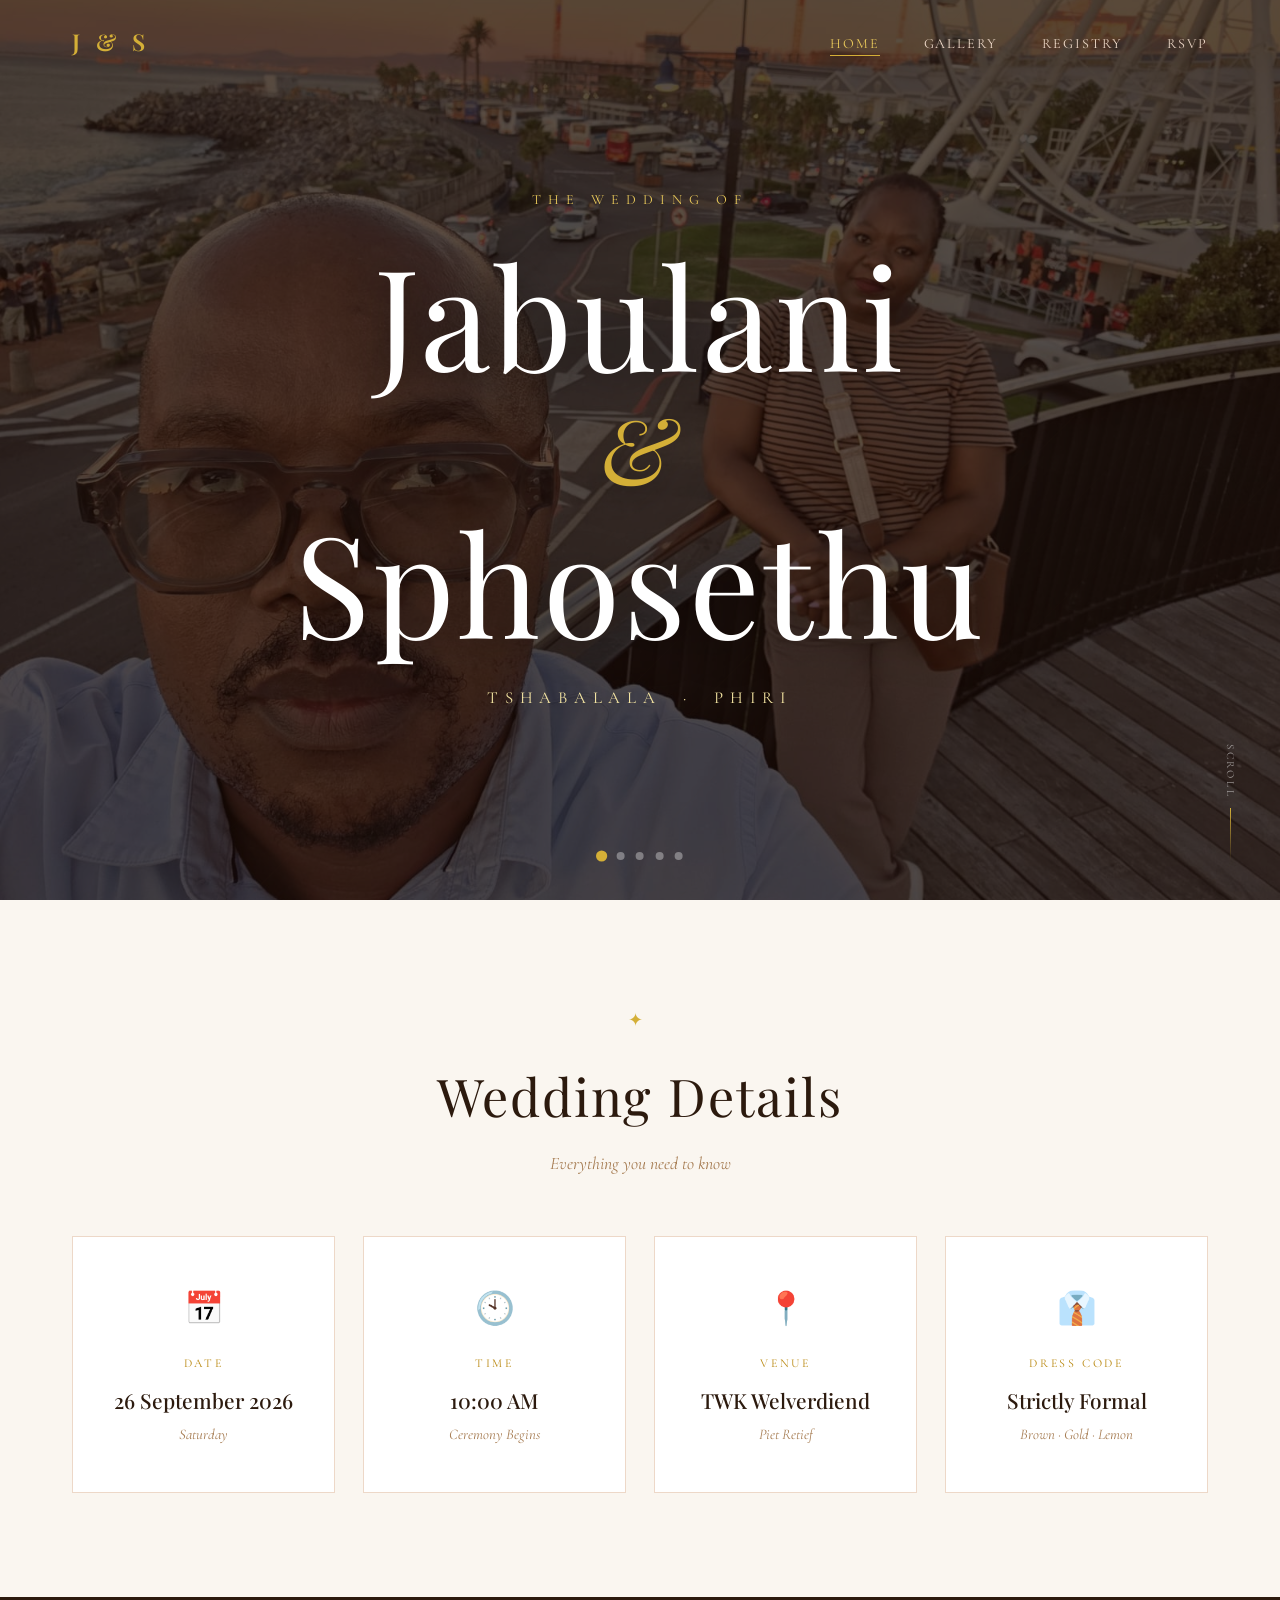
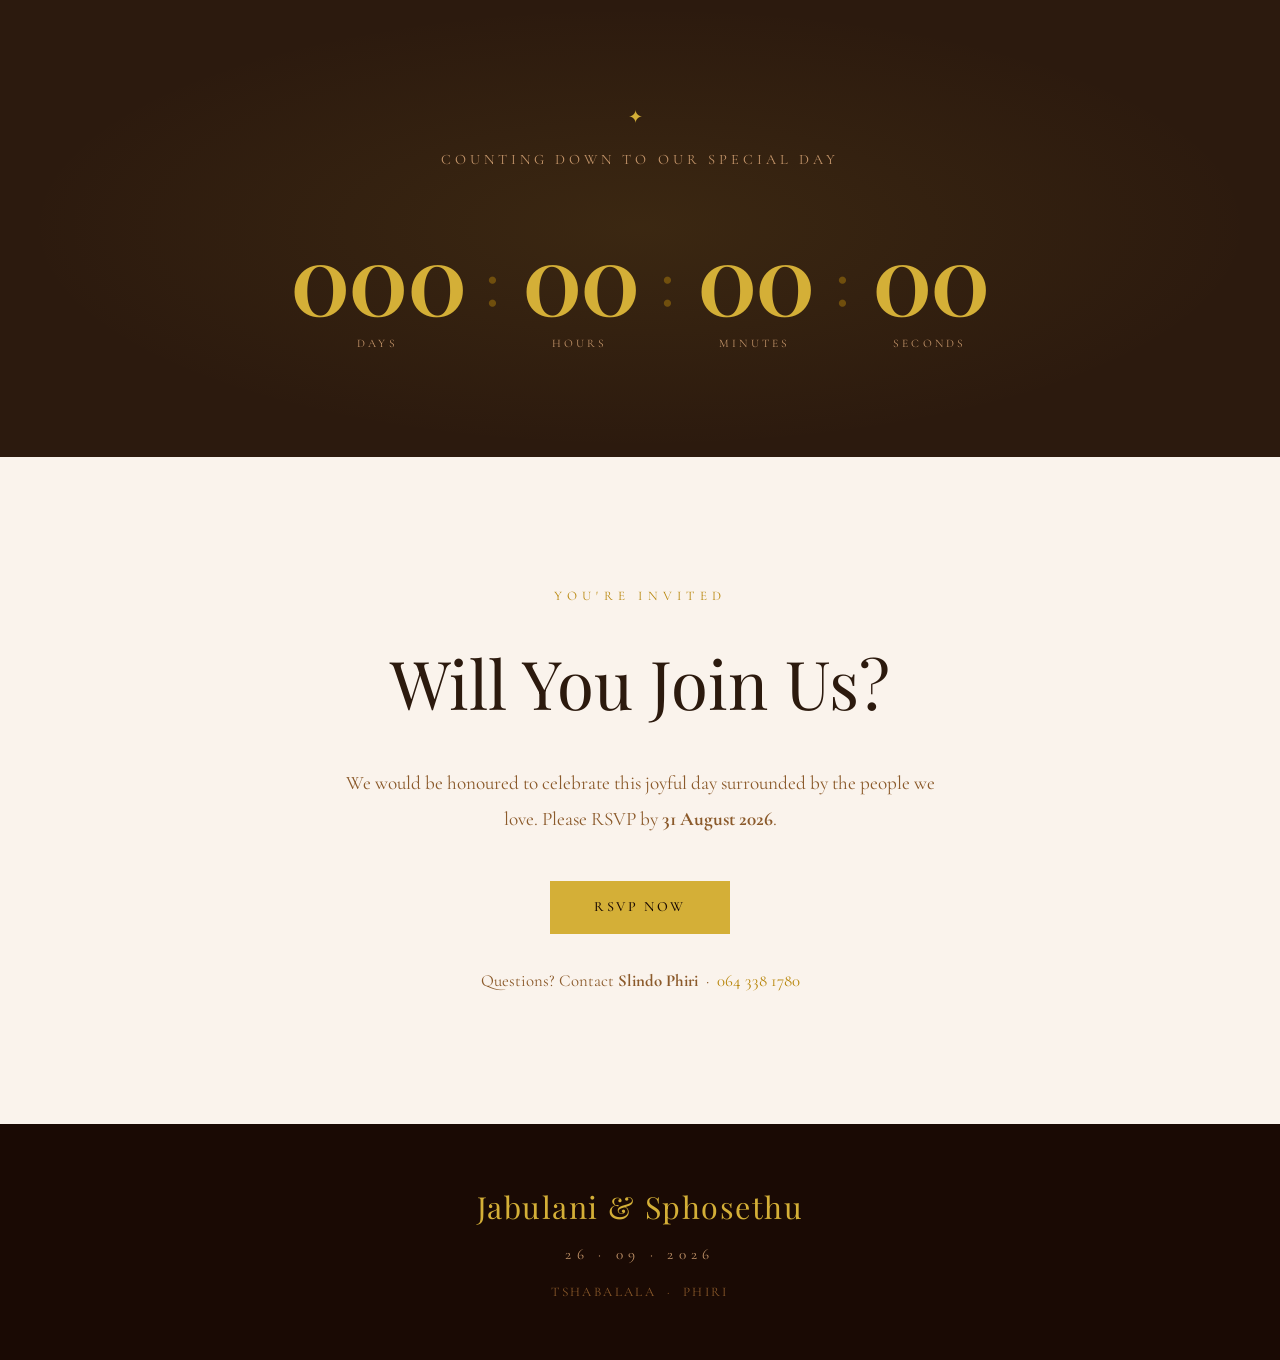
==== index.html @ b9b939a0 "Initial release — Jabulani & Sphosethu wedding website Multi-page HTML/CSS/JS site: Home (hero slide" ====
<!DOCTYPE html>
<html lang="en">
<head>
  <meta charset="UTF-8">
  <meta name="viewport" content="width=device-width, initial-scale=1.0">
  <title>Jabulani & Sphosethu | 26 September 2026</title>
  <meta name="description" content="Join us as Jabulani Tshabalala & Sphosethu Phiri celebrate their wedding on 26 September 2026 at TWK Welverdiend, Piet Retief.">
  <link rel="preconnect" href="https://fonts.googleapis.com">
  <link rel="preconnect" href="https://fonts.gstatic.com" crossorigin>
  <link href="https://fonts.googleapis.com/css2?family=Playfair+Display:ital,wght@0,400;0,500;0,600;1,400;1,600&family=Cormorant+Garamond:ital,wght@0,300;0,400;0,500;0,600;1,300;1,400&display=swap" rel="stylesheet">
  <link rel="stylesheet" href="css/styles.css">
</head>
<body>

  <!-- ============================================================
       NAVIGATION
       ============================================================ -->
  <nav class="nav" id="mainNav">
    <div class="nav__container">
      <a href="index.html" class="nav__logo">J &amp; S</a>
      <ul class="nav__links">
        <li><a href="index.html"    class="nav__link active">Home</a></li>
        <li><a href="gallery.html"  class="nav__link">Gallery</a></li>
        <li><a href="registry.html" class="nav__link">Registry</a></li>
        <li><a href="rsvp.html"     class="nav__link">RSVP</a></li>
      </ul>
      <button class="nav__hamburger" id="hamburger" aria-label="Open menu" aria-expanded="false">
        <span></span><span></span><span></span>
      </button>
    </div>
  </nav>

  <!-- Mobile nav overlay -->
  <div class="nav__mobile" id="mobileNav" role="dialog" aria-label="Navigation menu">
    <a href="index.html"    class="nav__mobile-link">Home</a>
    <a href="gallery.html"  class="nav__mobile-link">Gallery</a>
    <a href="registry.html" class="nav__mobile-link">Registry</a>
    <a href="rsvp.html"     class="nav__mobile-link">RSVP</a>
  </div>

  <!-- ============================================================
       HERO SLIDER
       ============================================================ -->
  <section class="hero" id="hero" aria-label="Hero slideshow">
    <div class="hero__slider" id="heroSlider">

      <!-- Slide 1 — Names -->
      <div class="hero__slide hero__slide--1 active" aria-hidden="false">
        <div class="hero__overlay"></div>
        <div class="hero__content">
          <p class="hero__pre">The Wedding of</p>
          <h1 class="hero__names">
            Jabulani
            <span class="hero__ampersand">&amp;</span>
            Sphosethu
          </h1>
          <p class="hero__families">Tshabalala &nbsp;·&nbsp; Phiri</p>
        </div>
      </div>

      <!-- Slide 2 — Quote -->
      <div class="hero__slide hero__slide--2" aria-hidden="true">
        <div class="hero__overlay"></div>
        <div class="hero__content">
          <p class="hero__pre">A Love Story</p>
          <h2 class="hero__quote">"Two hearts,<br>one journey"</h2>
          <p class="hero__families">Tshabalala &nbsp;·&nbsp; Phiri</p>
        </div>
      </div>

      <!-- Slide 3 — Date & Venue -->
      <div class="hero__slide hero__slide--3" aria-hidden="true">
        <div class="hero__overlay"></div>
        <div class="hero__content">
          <p class="hero__pre">Join Us</p>
          <h2 class="hero__date-display">26 September<br>2026</h2>
          <p class="hero__venue-display">TWK Welverdiend &nbsp;·&nbsp; Piet Retief</p>
        </div>
      </div>

      <!-- Slide 4 — Families -->
      <div class="hero__slide hero__slide--4" aria-hidden="true">
        <div class="hero__overlay"></div>
        <div class="hero__content">
          <p class="hero__pre">Together Forever</p>
          <h2 class="hero__quote">"Where two families<br>become one"</h2>
          <p class="hero__families">Tshabalala &nbsp;·&nbsp; Phiri</p>
        </div>
      </div>

      <!-- Slide 5 — Dress Code -->
      <div class="hero__slide hero__slide--5" aria-hidden="true">
        <div class="hero__overlay"></div>
        <div class="hero__content">
          <p class="hero__pre">Dress Code</p>
          <h2 class="hero__quote">Strictly Formal</h2>
          <p class="hero__dress">All shades of brown with a touch of gold &amp; lemon</p>
        </div>
      </div>

    </div>

    <!-- Dot indicators -->
    <div class="hero__dots" id="heroDots" role="tablist" aria-label="Slides">
      <button class="hero__dot active" data-index="0" role="tab" aria-selected="true"  aria-label="Slide 1"></button>
      <button class="hero__dot"        data-index="1" role="tab" aria-selected="false" aria-label="Slide 2"></button>
      <button class="hero__dot"        data-index="2" role="tab" aria-selected="false" aria-label="Slide 3"></button>
      <button class="hero__dot"        data-index="3" role="tab" aria-selected="false" aria-label="Slide 4"></button>
      <button class="hero__dot"        data-index="4" role="tab" aria-selected="false" aria-label="Slide 5"></button>
    </div>

    <!-- Scroll nudge -->
    <div class="hero__scroll" aria-hidden="true">
      <span>Scroll</span>
      <div class="hero__scroll-line"></div>
    </div>
  </section>

  <!-- ============================================================
       DETAILS
       ============================================================ -->
  <section class="details" id="details">
    <div class="details__container">
      <span class="section-ornament">✦</span>
      <h2 class="section-heading">Wedding Details</h2>
      <p class="section-subheading">Everything you need to know</p>

      <div class="details__grid">
        <div class="details__card">
          <div class="details__icon">📅</div>
          <p class="details__card-title">Date</p>
          <p class="details__card-text">26 September 2026</p>
          <p class="details__card-sub">Saturday</p>
        </div>
        <div class="details__card">
          <div class="details__icon">🕙</div>
          <p class="details__card-title">Time</p>
          <p class="details__card-text">10:00 AM</p>
          <p class="details__card-sub">Ceremony Begins</p>
        </div>
        <div class="details__card">
          <div class="details__icon">📍</div>
          <p class="details__card-title">Venue</p>
          <p class="details__card-text">TWK Welverdiend</p>
          <p class="details__card-sub">Piet Retief</p>
        </div>
        <div class="details__card">
          <div class="details__icon">👔</div>
          <p class="details__card-title">Dress Code</p>
          <p class="details__card-text">Strictly Formal</p>
          <p class="details__card-sub">Brown · Gold · Lemon</p>
        </div>
      </div>
    </div>
  </section>

  <!-- ============================================================
       COUNTDOWN
       ============================================================ -->
  <section class="countdown" id="countdown">
    <div class="countdown__container">
      <span class="section-ornament">✦</span>
      <p class="countdown__label">Counting Down to Our Special Day</p>
      <div class="countdown__timer" id="countdownTimer" aria-live="polite" aria-atomic="true">
        <div class="countdown__unit">
          <span class="countdown__number" id="cdDays">000</span>
          <span class="countdown__text">Days</span>
        </div>
        <span class="countdown__sep" aria-hidden="true">:</span>
        <div class="countdown__unit">
          <span class="countdown__number" id="cdHours">00</span>
          <span class="countdown__text">Hours</span>
        </div>
        <span class="countdown__sep" aria-hidden="true">:</span>
        <div class="countdown__unit">
          <span class="countdown__number" id="cdMinutes">00</span>
          <span class="countdown__text">Minutes</span>
        </div>
        <span class="countdown__sep" aria-hidden="true">:</span>
        <div class="countdown__unit">
          <span class="countdown__number" id="cdSeconds">00</span>
          <span class="countdown__text">Seconds</span>
        </div>
      </div>
    </div>
  </section>

  <!-- ============================================================
       CTA
       ============================================================ -->
  <section class="cta">
    <div class="cta__container">
      <p class="cta__pre">You're Invited</p>
      <h2 class="cta__heading">Will You Join Us?</h2>
      <p class="cta__text">
        We would be honoured to celebrate this joyful day surrounded by the people
        we love. Please RSVP by <strong>31 August 2026</strong>.
      </p>
      <a href="rsvp.html" class="btn btn--primary">RSVP Now</a>
      <p class="cta__contact">
        Questions? Contact <strong>Slindo Phiri</strong>
        &nbsp;·&nbsp;
        <a href="tel:0643381780">064 338 1780</a>
      </p>
    </div>
  </section>

  <!-- ============================================================
       FOOTER
       ============================================================ -->
  <footer class="footer">
    <div>
      <p class="footer__names">Jabulani &amp; Sphosethu</p>
      <p class="footer__date">26 · 09 · 2026</p>
      <p class="footer__family">Tshabalala &nbsp;·&nbsp; Phiri</p>
    </div>
  </footer>

  <script src="js/main.js"></script>
  <script src="js/home.js"></script>
</body>
</html>
---- css/styles.css ----
/* ================================================================
   WEDDING WEBSITE — Jabulani Tshabalala & Sphosethu Phiri
   26 September 2026 · TWK Welverdiend, Piet Retief
   Palette: Brown · Gold · Lemon
   Fonts: Playfair Display (headings) · Cormorant Garamond (body)
   ================================================================ */

/* ---- Reset & Base ------------------------------------------- */
*, *::before, *::after { box-sizing: border-box; margin: 0; padding: 0; }

:root {
  /* Browns */
  --brown-900: #1A0A04;
  --brown-800: #2C1A0E;
  --brown-700: #4A2C17;
  --brown-600: #6B3D23;
  --brown-500: #8B5A2B;
  --brown-400: #A67C52;
  --brown-300: #C4956A;
  --brown-200: #DDB896;
  --brown-100: #EDD8C8;
  --brown-50:  #FAF3EC;
  /* Gold */
  --gold-dark:  #7A5800;
  --gold:       #B8860B;
  --gold-mid:   #D4AF37;
  --gold-light: #E8C85A;
  --gold-pale:  #F5E6A3;
  /* Lemon */
  --lemon:      #F0E040;
  --lemon-mid:  #F5EA7A;
  --lemon-pale: #FDFACD;
  /* Surface */
  --cream:  #FAF6F0;
  --white:  #FFFFFF;
  /* Type */
  --font-serif: 'Playfair Display', Georgia, serif;
  --font-body:  'Cormorant Garamond', Georgia, serif;
  /* Motion */
  --ease: 0.3s ease;
  --ease-slow: 0.65s ease;
}

html { scroll-behavior: smooth; font-size: 16px; }

body {
  font-family: var(--font-body);
  background: var(--cream);
  color: var(--brown-800);
  line-height: 1.75;
  overflow-x: hidden;
}

img  { max-width: 100%; display: block; }
a    { text-decoration: none; color: inherit; }
ul   { list-style: none; }

/* ================================================================
   NAV
   ================================================================ */
.nav {
  position: fixed;
  inset-inline: 0;
  top: 0;
  z-index: 1000;
  padding: 1.4rem 0;
  transition: background var(--ease), padding var(--ease);
}

.nav--scrolled {
  background: rgba(26, 10, 4, 0.90);
  backdrop-filter: blur(14px);
  -webkit-backdrop-filter: blur(14px);
  padding: 0.85rem 0;
  box-shadow: 0 2px 24px rgba(0,0,0,0.25);
}

.nav__container {
  max-width: 1200px;
  margin: 0 auto;
  padding: 0 2rem;
  display: flex;
  align-items: center;
  justify-content: space-between;
}

.nav__logo {
  font-family: var(--font-serif);
  font-size: 1.45rem;
  color: var(--gold-mid);
  letter-spacing: 0.22em;
  font-weight: 600;
}

.nav__links {
  display: flex;
  gap: 2.75rem;
}

.nav__link {
  font-family: var(--font-body);
  font-size: 0.88rem;
  letter-spacing: 0.14em;
  text-transform: uppercase;
  color: var(--brown-100);
  position: relative;
  padding-bottom: 4px;
  transition: color var(--ease);
}

.nav__link::after {
  content: '';
  position: absolute;
  bottom: 0; left: 0;
  width: 0; height: 1px;
  background: var(--gold-mid);
  transition: width var(--ease);
}

.nav__link:hover,
.nav__link.active { color: var(--gold-light); }

.nav__link:hover::after,
.nav__link.active::after { width: 100%; }

/* Hamburger */
.nav__hamburger {
  display: none;
  flex-direction: column;
  gap: 5px;
  background: none;
  border: none;
  cursor: pointer;
  padding: 4px;
  z-index: 1100;
}
.nav__hamburger span {
  display: block;
  width: 24px; height: 1.5px;
  background: var(--gold-mid);
  transition: all var(--ease);
}
.nav__hamburger.open span:nth-child(1) { transform: translateY(6.5px) rotate(45deg); }
.nav__hamburger.open span:nth-child(2) { opacity: 0; }
.nav__hamburger.open span:nth-child(3) { transform: translateY(-6.5px) rotate(-45deg); }

/* Mobile overlay */
.nav__mobile {
  display: none;
  position: fixed;
  inset: 0;
  background: var(--brown-900);
  z-index: 1050;
  flex-direction: column;
  align-items: center;
  justify-content: center;
  gap: 2.5rem;
}
.nav__mobile.open { display: flex; }

.nav__mobile-link {
  font-family: var(--font-serif);
  font-size: 2.25rem;
  color: var(--brown-100);
  letter-spacing: 0.06em;
  transition: color var(--ease);
}
.nav__mobile-link:hover { color: var(--gold-light); }

/* ================================================================
   HERO
   ================================================================ */
.hero {
  position: relative;
  height: 100vh;
  min-height: 640px;
  overflow: hidden;
}

.hero__slider {
  width: 100%; height: 100%;
  position: relative;
}

.hero__slide {
  position: absolute;
  inset: 0;
  display: flex;
  align-items: center;
  justify-content: center;
  opacity: 0;
  transition: opacity 1s ease;
}
.hero__slide.active { opacity: 1; }

/* ---- Slide Backgrounds ---- */
.hero__slide--1 {
  background: url('../images/IMG-20260419-WA0030.jpg') center/cover no-repeat;
}
.hero__slide--2 {
  background: url('../images/IMG-20260419-WA0031.jpg') center/cover no-repeat;
}
.hero__slide--3 {
  background: url('../images/IMG-20260419-WA0033.jpg') center/cover no-repeat;
}
.hero__slide--4 {
  background: url('../images/IMG-20260419-WA0034.jpg') center/cover no-repeat;
}
.hero__slide--5 {
  background: url('../images/IMG-20260419-WA0035.jpg') center/cover no-repeat;
}

.hero__overlay {
  position: absolute;
  inset: 0;
  background: rgba(26, 10, 4, 0.72);
}

/* Gold shimmer lines on slides */
.hero__slide::before {
  content: '';
  position: absolute;
  inset: 0;
  background:
    repeating-linear-gradient(
      -45deg,
      transparent,
      transparent 60px,
      rgba(212,175,55,0.025) 60px,
      rgba(212,175,55,0.025) 61px
    );
  pointer-events: none;
}

.hero__content {
  position: relative;
  z-index: 2;
  text-align: center;
  padding: 2rem;
  animation: heroFadeUp 1.1s ease both;
}

@keyframes heroFadeUp {
  from { opacity: 0; transform: translateY(32px); }
  to   { opacity: 1; transform: translateY(0); }
}

.hero__pre {
  font-family: var(--font-body);
  font-size: 0.88rem;
  letter-spacing: 0.5em;
  text-transform: uppercase;
  color: var(--gold-light);
  margin-bottom: 1.75rem;
}

.hero__names {
  font-family: var(--font-serif);
  font-size: clamp(3.8rem, 11vw, 9rem);
  font-weight: 400;
  line-height: 1.05;
  letter-spacing: 0.02em;
  color: var(--white);
  text-shadow: 0 6px 40px rgba(0,0,0,0.4);
}

.hero__ampersand {
  color: var(--gold-mid);
  font-style: italic;
  font-size: 0.65em;
  display: block;
  line-height: 1.3;
}

.hero__families {
  font-family: var(--font-body);
  font-size: 1.05rem;
  letter-spacing: 0.4em;
  text-transform: uppercase;
  color: var(--gold-pale);
  margin-top: 1.75rem;
}

.hero__quote {
  font-family: var(--font-serif);
  font-size: clamp(2.2rem, 5.5vw, 4.5rem);
  font-weight: 400;
  font-style: italic;
  color: var(--white);
  line-height: 1.3;
}

.hero__date-display {
  font-family: var(--font-serif);
  font-size: clamp(2.5rem, 6.5vw, 5.5rem);
  font-weight: 500;
  color: var(--white);
  line-height: 1.2;
}

.hero__venue-display {
  font-family: var(--font-body);
  font-size: 1.25rem;
  color: var(--gold-pale);
  margin-top: 1.25rem;
  letter-spacing: 0.18em;
}

.hero__dress {
  font-family: var(--font-body);
  font-size: 1.1rem;
  color: var(--gold-pale);
  margin-top: 1rem;
  font-style: italic;
  max-width: 480px;
  margin-inline: auto;
}

/* Dot indicators */
.hero__dots {
  position: absolute;
  bottom: 2.5rem;
  left: 50%;
  transform: translateX(-50%);
  display: flex;
  gap: 0.7rem;
  z-index: 10;
}

.hero__dot {
  width: 8px; height: 8px;
  border-radius: 50%;
  background: rgba(255,255,255,0.35);
  border: none;
  cursor: pointer;
  transition: all var(--ease);
  padding: 0;
}
.hero__dot.active {
  background: var(--gold-mid);
  transform: scale(1.4);
}

/* Scroll nudge */
.hero__scroll {
  position: absolute;
  bottom: 2.5rem;
  right: 2.5rem;
  display: flex;
  flex-direction: column;
  align-items: center;
  gap: 0.6rem;
  z-index: 10;
}
.hero__scroll span {
  font-family: var(--font-body);
  font-size: 0.68rem;
  letter-spacing: 0.25em;
  text-transform: uppercase;
  color: rgba(255,255,255,0.55);
  writing-mode: vertical-rl;
}
.hero__scroll-line {
  width: 1px;
  height: 52px;
  background: linear-gradient(to bottom, var(--gold-mid), transparent);
  animation: scrollPulse 2.2s ease infinite;
}
@keyframes scrollPulse {
  0%,100% { opacity: 1; transform: scaleY(1); }
  50%      { opacity: 0.4; transform: scaleY(0.65); }
}

/* ================================================================
   DETAILS
   ================================================================ */
.details {
  padding: 6.5rem 0;
  background: var(--cream);
}

.details__container {
  max-width: 1200px;
  margin: 0 auto;
  padding: 0 2rem;
  text-align: center;
}

.section-ornament {
  color: var(--gold-mid);
  font-size: 1.15rem;
  letter-spacing: 0.55rem;
  margin-bottom: 0.85rem;
  display: block;
  text-align: center;
}

.section-heading {
  font-family: var(--font-serif);
  font-size: clamp(2rem, 4.5vw, 3.25rem);
  color: var(--brown-800);
  text-align: center;
  font-weight: 400;
  letter-spacing: 0.04em;
}

.section-subheading {
  font-family: var(--font-body);
  font-size: 1.1rem;
  color: var(--brown-400);
  text-align: center;
  font-style: italic;
  margin-top: 0.5rem;
  margin-bottom: 3.5rem;
}

.details__grid {
  display: grid;
  grid-template-columns: repeat(4, 1fr);
  gap: 1.75rem;
  margin-top: 3.5rem;
}

.details__card {
  padding: 2.75rem 1.5rem;
  border: 1px solid var(--brown-100);
  background: var(--white);
  transition: transform var(--ease), box-shadow var(--ease);
  position: relative;
  overflow: hidden;
}
.details__card::before {
  content: '';
  position: absolute;
  top: 0; inset-inline: 0;
  height: 3px;
  background: linear-gradient(90deg, var(--gold), var(--lemon), var(--gold));
  transform: scaleX(0);
  transition: transform var(--ease);
}
.details__card:hover {
  transform: translateY(-7px);
  box-shadow: 0 22px 55px rgba(74,44,23,0.11);
}
.details__card:hover::before { transform: scaleX(1); }

.details__icon { font-size: 2rem; margin-bottom: 1rem; }

.details__card-title {
  font-family: var(--font-body);
  font-size: 0.75rem;
  letter-spacing: 0.22em;
  text-transform: uppercase;
  color: var(--gold);
  margin-bottom: 0.5rem;
}
.details__card-text {
  font-family: var(--font-serif);
  font-size: 1.3rem;
  color: var(--brown-800);
  font-weight: 500;
}
.details__card-sub {
  font-family: var(--font-body);
  font-size: 0.92rem;
  color: var(--brown-400);
  margin-top: 0.25rem;
  font-style: italic;
}

/* ================================================================
   COUNTDOWN
   ================================================================ */
.countdown {
  padding: 6.5rem 0;
  background: var(--brown-800);
  position: relative;
  overflow: hidden;
}
.countdown::before {
  content: '';
  position: absolute;
  inset: 0;
  background: radial-gradient(ellipse at center,
    rgba(212,175,55,0.09) 0%, transparent 68%);
  pointer-events: none;
}

.countdown__container {
  max-width: 1000px;
  margin: 0 auto;
  padding: 0 2rem;
  text-align: center;
  position: relative;
}

.countdown__label {
  font-family: var(--font-body);
  font-size: 0.9rem;
  letter-spacing: 0.28em;
  text-transform: uppercase;
  color: var(--brown-300);
  margin-top: 0.75rem;
  margin-bottom: 3.5rem;
}

.countdown__timer {
  display: flex;
  align-items: center;
  justify-content: center;
  gap: 1.25rem;
  flex-wrap: wrap;
}

.countdown__unit {
  display: flex;
  flex-direction: column;
  align-items: center;
  min-width: 120px;
}

.countdown__number {
  font-family: var(--font-serif);
  font-size: clamp(3.2rem, 8vw, 6rem);
  font-weight: 600;
  color: var(--gold-mid);
  line-height: 1;
  letter-spacing: -0.02em;
}
.countdown__text {
  font-family: var(--font-body);
  font-size: 0.72rem;
  letter-spacing: 0.28em;
  text-transform: uppercase;
  color: var(--brown-300);
  margin-top: 0.6rem;
}
.countdown__sep {
  font-family: var(--font-serif);
  font-size: 3.5rem;
  color: var(--gold);
  opacity: 0.45;
  align-self: flex-start;
  margin-top: 0.4rem;
}

/* ================================================================
   CTA
   ================================================================ */
.cta {
  padding: 8rem 0;
  background: var(--brown-50);
  text-align: center;
}
.cta__container {
  max-width: 680px;
  margin: 0 auto;
  padding: 0 2rem;
}
.cta__pre {
  font-family: var(--font-body);
  font-size: 0.82rem;
  letter-spacing: 0.4em;
  text-transform: uppercase;
  color: var(--gold);
  margin-bottom: 1rem;
}
.cta__heading {
  font-family: var(--font-serif);
  font-size: clamp(2.5rem, 5.5vw, 4.2rem);
  font-weight: 400;
  color: var(--brown-800);
  margin-bottom: 1.5rem;
}
.cta__text {
  font-family: var(--font-body);
  font-size: 1.2rem;
  color: var(--brown-500);
  line-height: 1.85;
  margin-bottom: 2.75rem;
}
.cta__contact {
  margin-top: 2rem;
  font-family: var(--font-body);
  font-size: 1.05rem;
  color: var(--brown-500);
}
.cta__contact a {
  color: var(--gold);
  border-bottom: 1px solid transparent;
  transition: border-color var(--ease);
}
.cta__contact a:hover { border-color: var(--gold); }

/* ================================================================
   BUTTONS
   ================================================================ */
.btn {
  display: inline-block;
  padding: 0.9rem 2.75rem;
  font-family: var(--font-body);
  font-size: 0.88rem;
  font-weight: 500;
  letter-spacing: 0.18em;
  text-transform: uppercase;
  cursor: pointer;
  transition: all var(--ease);
  border: none;
}
.btn--primary {
  background: var(--gold-mid);
  color: var(--brown-900);
}
.btn--primary:hover {
  background: var(--gold);
  transform: translateY(-3px);
  box-shadow: 0 10px 28px rgba(184,134,11,0.28);
}
.btn--outline {
  background: transparent;
  border: 1.5px solid var(--gold-mid);
  color: var(--gold-mid);
}
.btn--outline:hover {
  background: var(--gold-mid);
  color: var(--brown-900);
}

/* ================================================================
   FOOTER
   ================================================================ */
.footer {
  background: var(--brown-900);
  padding: 3.5rem 0;
  text-align: center;
}
.footer__names {
  font-family: var(--font-serif);
  font-size: 1.9rem;
  color: var(--gold-mid);
  font-weight: 400;
  letter-spacing: 0.05em;
}
.footer__date {
  font-family: var(--font-body);
  font-size: 0.95rem;
  color: var(--brown-300);
  letter-spacing: 0.35em;
  margin-top: 0.5rem;
}
.footer__family {
  font-family: var(--font-body);
  font-size: 0.82rem;
  color: var(--brown-500);
  margin-top: 0.85rem;
  letter-spacing: 0.18em;
  text-transform: uppercase;
}

/* ================================================================
   PAGE HEADER (interior pages)
   ================================================================ */
.page-header {
  padding: 10rem 0 5.5rem;
  background: var(--brown-800);
  text-align: center;
  position: relative;
  overflow: hidden;
}
.page-header::before {
  content: '';
  position: absolute;
  inset: 0;
  background: radial-gradient(ellipse at center,
    rgba(212,175,55,0.10) 0%, transparent 70%);
  pointer-events: none;
}
.page-header__content { position: relative; z-index: 2; }

.page-header__pre {
  font-family: var(--font-body);
  font-size: 0.82rem;
  letter-spacing: 0.45em;
  text-transform: uppercase;
  color: var(--gold-light);
  margin-bottom: 1rem;
}
.page-header__title {
  font-family: var(--font-serif);
  font-size: clamp(2.75rem, 6.5vw, 5rem);
  font-weight: 400;
  color: var(--white);
  letter-spacing: 0.04em;
}
.page-header__subtitle {
  font-family: var(--font-body);
  font-size: 1.1rem;
  color: var(--brown-200);
  margin-top: 1rem;
  font-style: italic;
}

/* ================================================================
   GALLERY
   ================================================================ */
.gallery-section {
  padding: 5.5rem 0 8rem;
  background: var(--cream);
}
.gallery__container {
  max-width: 1200px;
  margin: 0 auto;
  padding: 0 2rem;
}
.gallery__intro {
  text-align: center;
  margin-bottom: 4rem;
}

/* Mosaic grid — first item spans 2 rows */
.gallery__grid {
  display: grid;
  grid-template-columns: repeat(3, 1fr);
  grid-auto-rows: 300px;
  gap: 1.25rem;
}

.gallery__item {
  overflow: hidden;
  position: relative;
  cursor: zoom-in;
  background: var(--brown-200);
}
.gallery__item:first-child {
  grid-row: span 2;   /* 600px + gap ≈ 610px tall */
}

/* Real photo (when added) */
.gallery__img {
  position: absolute;
  inset: 0;
  width: 100%; height: 100%;
  object-fit: cover;
  transition: transform 0.65s ease;
  z-index: 1;
}
.gallery__img:not([src]),
.gallery__img[src=""] { display: none; }

.gallery__item:hover .gallery__img {
  transform: scale(1.07);
}

/* Placeholder tile */
.gallery__placeholder {
  position: absolute;
  inset: 0;
  display: flex;
  flex-direction: column;
  align-items: center;
  justify-content: center;
  gap: 0.85rem;
  transition: all 0.65s ease;
}

/* Each placeholder gets a subtly different gradient */
.gallery__item:nth-child(1) .gallery__placeholder {
  background: linear-gradient(145deg, #8b5a2b 0%, #4a2c17 50%, #2c1a0e 100%);
}
.gallery__item:nth-child(2) .gallery__placeholder {
  background: linear-gradient(160deg, #6b3d23 0%, #3d200e 100%);
}
.gallery__item:nth-child(3) .gallery__placeholder {
  background: linear-gradient(135deg, #a07040 0%, #4a2c17 100%);
}
.gallery__item:nth-child(4) .gallery__placeholder {
  background: linear-gradient(150deg, #5a3010 0%, #2c1a0e 100%);
}
.gallery__item:nth-child(5) .gallery__placeholder {
  background: linear-gradient(165deg, #7a4a25 0%, #3d200e 100%);
}

.gallery__item:hover .gallery__placeholder {
  filter: brightness(1.1);
}

.gallery__placeholder-icon {
  font-size: 2.5rem;
  opacity: 0.45;
  color: var(--gold-pale);
}
.gallery__placeholder-label {
  font-family: var(--font-serif);
  font-size: 1.15rem;
  color: var(--gold-light);
  font-style: italic;
  opacity: 0.75;
}
.gallery__placeholder-sub {
  font-family: var(--font-body);
  font-size: 0.72rem;
  letter-spacing: 0.22em;
  text-transform: uppercase;
  color: var(--brown-200);
  opacity: 0.5;
}

/* Hover overlay */
.gallery__overlay {
  position: absolute;
  inset: 0;
  background: rgba(26,10,4,0);
  transition: background var(--ease);
  z-index: 2;
  display: flex;
  align-items: center;
  justify-content: center;
}
.gallery__overlay-icon {
  color: var(--white);
  font-size: 2.25rem;
  opacity: 0;
  transform: scale(0.8);
  transition: opacity var(--ease), transform var(--ease);
}
.gallery__item:hover .gallery__overlay {
  background: rgba(26,10,4,0.28);
}
.gallery__item:hover .gallery__overlay-icon {
  opacity: 1;
  transform: scale(1);
}

.gallery__note {
  text-align: center;
  margin-top: 2.5rem;
  font-family: var(--font-body);
  font-size: 1rem;
  color: var(--brown-400);
  font-style: italic;
}

/* ================================================================
   LIGHTBOX
   ================================================================ */
.lightbox {
  display: none;
  position: fixed;
  inset: 0;
  z-index: 2000;
  background: rgba(16, 8, 2, 0.96);
  align-items: center;
  justify-content: center;
  flex-direction: column;
}
.lightbox.open { display: flex; }

.lightbox__stage {
  display: flex;
  align-items: center;
  justify-content: center;
  width: 100%;
  height: 100%;
  padding: 4rem 5rem;
}

.lightbox__img {
  max-width: 100%;
  max-height: 85vh;
  object-fit: contain;
  box-shadow: 0 30px 80px rgba(0,0,0,0.7);
  border: 1px solid rgba(212,175,55,0.15);
  animation: lbFadeIn 0.3s ease;
}
@keyframes lbFadeIn {
  from { opacity: 0; transform: scale(0.95); }
  to   { opacity: 1; transform: scale(1); }
}

.lightbox__close,
.lightbox__prev,
.lightbox__next {
  position: fixed;
  background: none;
  border: none;
  color: var(--gold-mid);
  cursor: pointer;
  transition: color var(--ease), transform var(--ease);
  line-height: 1;
  z-index: 2010;
}

.lightbox__close {
  top: 1.5rem;
  right: 2rem;
  font-size: 2.75rem;
  font-weight: 300;
}
.lightbox__close:hover { color: var(--white); transform: rotate(90deg); }

.lightbox__prev,
.lightbox__next {
  top: 50%;
  transform: translateY(-50%);
  font-size: 2.25rem;
  padding: 1rem;
}
.lightbox__prev { left: 1rem; }
.lightbox__next { right: 1rem; }

.lightbox__prev:hover { color: var(--white); transform: translateY(-50%) translateX(-3px); }
.lightbox__next:hover { color: var(--white); transform: translateY(-50%) translateX(3px); }

.lightbox__counter {
  position: fixed;
  bottom: 1.5rem;
  left: 50%;
  transform: translateX(-50%);
  font-family: var(--font-body);
  font-size: 0.82rem;
  letter-spacing: 0.22em;
  color: var(--brown-300);
  text-transform: uppercase;
}

/* ================================================================
   REGISTRY
   ================================================================ */
.registry-section {
  padding: 5.5rem 0 8rem;
  background: var(--cream);
}
.registry__container {
  max-width: 1200px;
  margin: 0 auto;
  padding: 0 2rem;
}
.registry__intro {
  text-align: center;
  max-width: 620px;
  margin: 0 auto 4rem;
}
.registry__intro-text {
  font-family: var(--font-body);
  font-size: 1.2rem;
  color: var(--brown-500);
  line-height: 1.85;
  margin-top: 1rem;
}

.registry__status {
  text-align: center;
  padding: 5rem;
  font-family: var(--font-body);
  font-size: 1.2rem;
  color: var(--brown-400);
  font-style: italic;
}

.registry__grid {
  display: grid;
  grid-template-columns: repeat(auto-fill, minmax(310px, 1fr));
  gap: 2rem;
}

.registry__card {
  background: var(--white);
  border: 1px solid var(--brown-100);
  padding: 2.25rem;
  transition: transform var(--ease), box-shadow var(--ease);
  position: relative;
  overflow: hidden;
}
.registry__card::before {
  content: '';
  position: absolute;
  top: 0; inset-inline: 0;
  height: 3px;
  background: linear-gradient(90deg, var(--gold), var(--lemon), var(--gold));
  transform: scaleX(0);
  transition: transform var(--ease);
}
.registry__card:hover:not(.purchased) {
  transform: translateY(-5px);
  box-shadow: 0 18px 45px rgba(74,44,23,0.1);
}
.registry__card:hover:not(.purchased)::before { transform: scaleX(1); }

.registry__card.purchased {
  opacity: 0.55;
  background: var(--brown-50);
}

.purchased-badge {
  display: inline-block;
  background: var(--gold-mid);
  color: var(--brown-900);
  font-family: var(--font-body);
  font-size: 0.68rem;
  letter-spacing: 0.16em;
  text-transform: uppercase;
  padding: 0.28rem 0.75rem;
  margin-bottom: 1rem;
}

.registry__category {
  font-family: var(--font-body);
  font-size: 0.73rem;
  letter-spacing: 0.22em;
  text-transform: uppercase;
  color: var(--gold);
  margin-bottom: 0.5rem;
}
.registry__name {
  font-family: var(--font-serif);
  font-size: 1.45rem;
  font-weight: 500;
  color: var(--brown-800);
  margin-bottom: 0.75rem;
}
.registry__description {
  font-family: var(--font-body);
  font-size: 1.02rem;
  color: var(--brown-500);
  line-height: 1.75;
  margin-bottom: 1.25rem;
}
.registry__price {
  font-family: var(--font-serif);
  font-size: 1.55rem;
  color: var(--gold);
  font-weight: 500;
  margin-bottom: 1.75rem;
}

.registry__btn {
  width: 100%;
  padding: 0.8rem;
  background: var(--brown-800);
  color: var(--gold-light);
  font-family: var(--font-body);
  font-size: 0.82rem;
  letter-spacing: 0.16em;
  text-transform: uppercase;
  border: none;
  cursor: pointer;
  transition: all var(--ease);
}
.registry__btn:hover:not(:disabled) {
  background: var(--gold-mid);
  color: var(--brown-900);
}
.registry__btn:disabled {
  cursor: not-allowed;
  opacity: 0.55;
}

/* ================================================================
   RSVP
   ================================================================ */
.rsvp-section {
  padding: 5.5rem 0 8rem;
  background: var(--cream);
}
.rsvp__container {
  max-width: 800px;
  margin: 0 auto;
  padding: 0 2rem;
}
.rsvp__intro {
  text-align: center;
  margin-bottom: 3.5rem;
}
.rsvp__intro-text {
  font-family: var(--font-body);
  font-size: 1.2rem;
  color: var(--brown-500);
  line-height: 1.85;
  margin-top: 1rem;
}

.rsvp__form {
  background: var(--white);
  padding: 3.5rem;
  border: 1px solid var(--brown-100);
}

.form__row {
  display: grid;
  grid-template-columns: 1fr 1fr;
  gap: 1.5rem;
  margin-bottom: 1.5rem;
}
.form__group {
  display: flex;
  flex-direction: column;
  gap: 0.5rem;
  margin-bottom: 1.5rem;
}
.form__row .form__group { margin-bottom: 0; }

.form__label {
  font-family: var(--font-body);
  font-size: 0.77rem;
  letter-spacing: 0.2em;
  text-transform: uppercase;
  color: var(--brown-600);
  font-weight: 500;
}
.form__label .req {
  color: var(--gold);
  margin-left: 3px;
}

.form__input,
.form__select,
.form__textarea {
  padding: 0.9rem 1rem;
  border: 1px solid var(--brown-200);
  background: var(--cream);
  font-family: var(--font-body);
  font-size: 1.05rem;
  color: var(--brown-800);
  transition: border-color var(--ease), box-shadow var(--ease), background var(--ease);
  outline: none;
  width: 100%;
  -webkit-appearance: none;
  appearance: none;
  border-radius: 0;
}
.form__input:focus,
.form__select:focus,
.form__textarea:focus {
  border-color: var(--gold-mid);
  box-shadow: 0 0 0 3px rgba(212,175,55,0.12);
  background: var(--white);
}
.form__input.error,
.form__select.error,
.form__textarea.error {
  border-color: #b03030;
}

.form__textarea {
  resize: vertical;
  min-height: 120px;
}

.form__select-wrap {
  position: relative;
}
.form__select-wrap::after {
  content: '▾';
  position: absolute;
  right: 1rem;
  top: 50%;
  transform: translateY(-50%);
  color: var(--gold);
  pointer-events: none;
}
.form__select-wrap .form__select { padding-right: 2.5rem; cursor: pointer; }

.form__error {
  font-family: var(--font-body);
  font-size: 0.82rem;
  color: #b03030;
  font-style: italic;
  min-height: 1.1rem;
}

/* Guest count visibility toggle */
.form__group--guests { display: none; }
.form__group--guests.visible { display: flex; }

.form__submit {
  width: 100%;
  padding: 1.1rem;
  background: var(--brown-800);
  color: var(--gold-light);
  font-family: var(--font-body);
  font-size: 1rem;
  letter-spacing: 0.22em;
  text-transform: uppercase;
  border: none;
  cursor: pointer;
  transition: all var(--ease);
  margin-top: 0.5rem;
}
.form__submit:hover:not(:disabled) {
  background: var(--gold-mid);
  color: var(--brown-900);
}
.form__submit:disabled {
  opacity: 0.6;
  cursor: not-allowed;
}

/* Success state */
.rsvp__success {
  display: none;
  text-align: center;
  padding: 5rem 2rem;
  background: var(--white);
  border: 1px solid var(--brown-100);
}
.rsvp__success.show { display: block; }
.rsvp__success-icon { font-size: 3.5rem; margin-bottom: 1.25rem; }
.rsvp__success-heading {
  font-family: var(--font-serif);
  font-size: 2.25rem;
  color: var(--brown-800);
  font-weight: 400;
  margin-bottom: 1rem;
}
.rsvp__success-text {
  font-family: var(--font-body);
  font-size: 1.15rem;
  color: var(--brown-500);
  line-height: 1.85;
}

.rsvp__contact {
  text-align: center;
  margin-top: 3.5rem;
  padding-top: 2rem;
  border-top: 1px solid var(--brown-100);
  font-family: var(--font-body);
  font-size: 1.05rem;
  color: var(--brown-500);
}
.rsvp__contact a {
  color: var(--gold);
  border-bottom: 1px solid transparent;
  transition: border-color var(--ease);
}
.rsvp__contact a:hover { border-color: var(--gold); }

/* ================================================================
   RESPONSIVE
   ================================================================ */
@media (max-width: 1024px) {
  .details__grid { grid-template-columns: repeat(2, 1fr); }
}

@media (max-width: 768px) {
  .nav__links   { display: none; }
  .nav__hamburger { display: flex; }

  .countdown__unit { min-width: 80px; }
  .countdown__sep  { font-size: 2.25rem; }

  .gallery__grid {
    grid-template-columns: repeat(2, 1fr);
    grid-auto-rows: 240px;
  }
  .gallery__item:first-child {
    grid-column: span 2;
    grid-row: span 1;
  }

  .form__row { grid-template-columns: 1fr; }
  .rsvp__form { padding: 2.25rem 1.5rem; }
}

@media (max-width: 560px) {
  .details__grid { grid-template-columns: 1fr 1fr; }

  .countdown__timer { gap: 0.5rem; }
  .countdown__unit  { min-width: 64px; }
  .countdown__number { font-size: 2.75rem; }
  .countdown__sep   { font-size: 1.75rem; }

  .gallery__grid {
    grid-template-columns: 1fr;
    grid-auto-rows: 260px;
  }
  .gallery__item:first-child {
    grid-column: span 1;
  }

  .hero__scroll { display: none; }
}
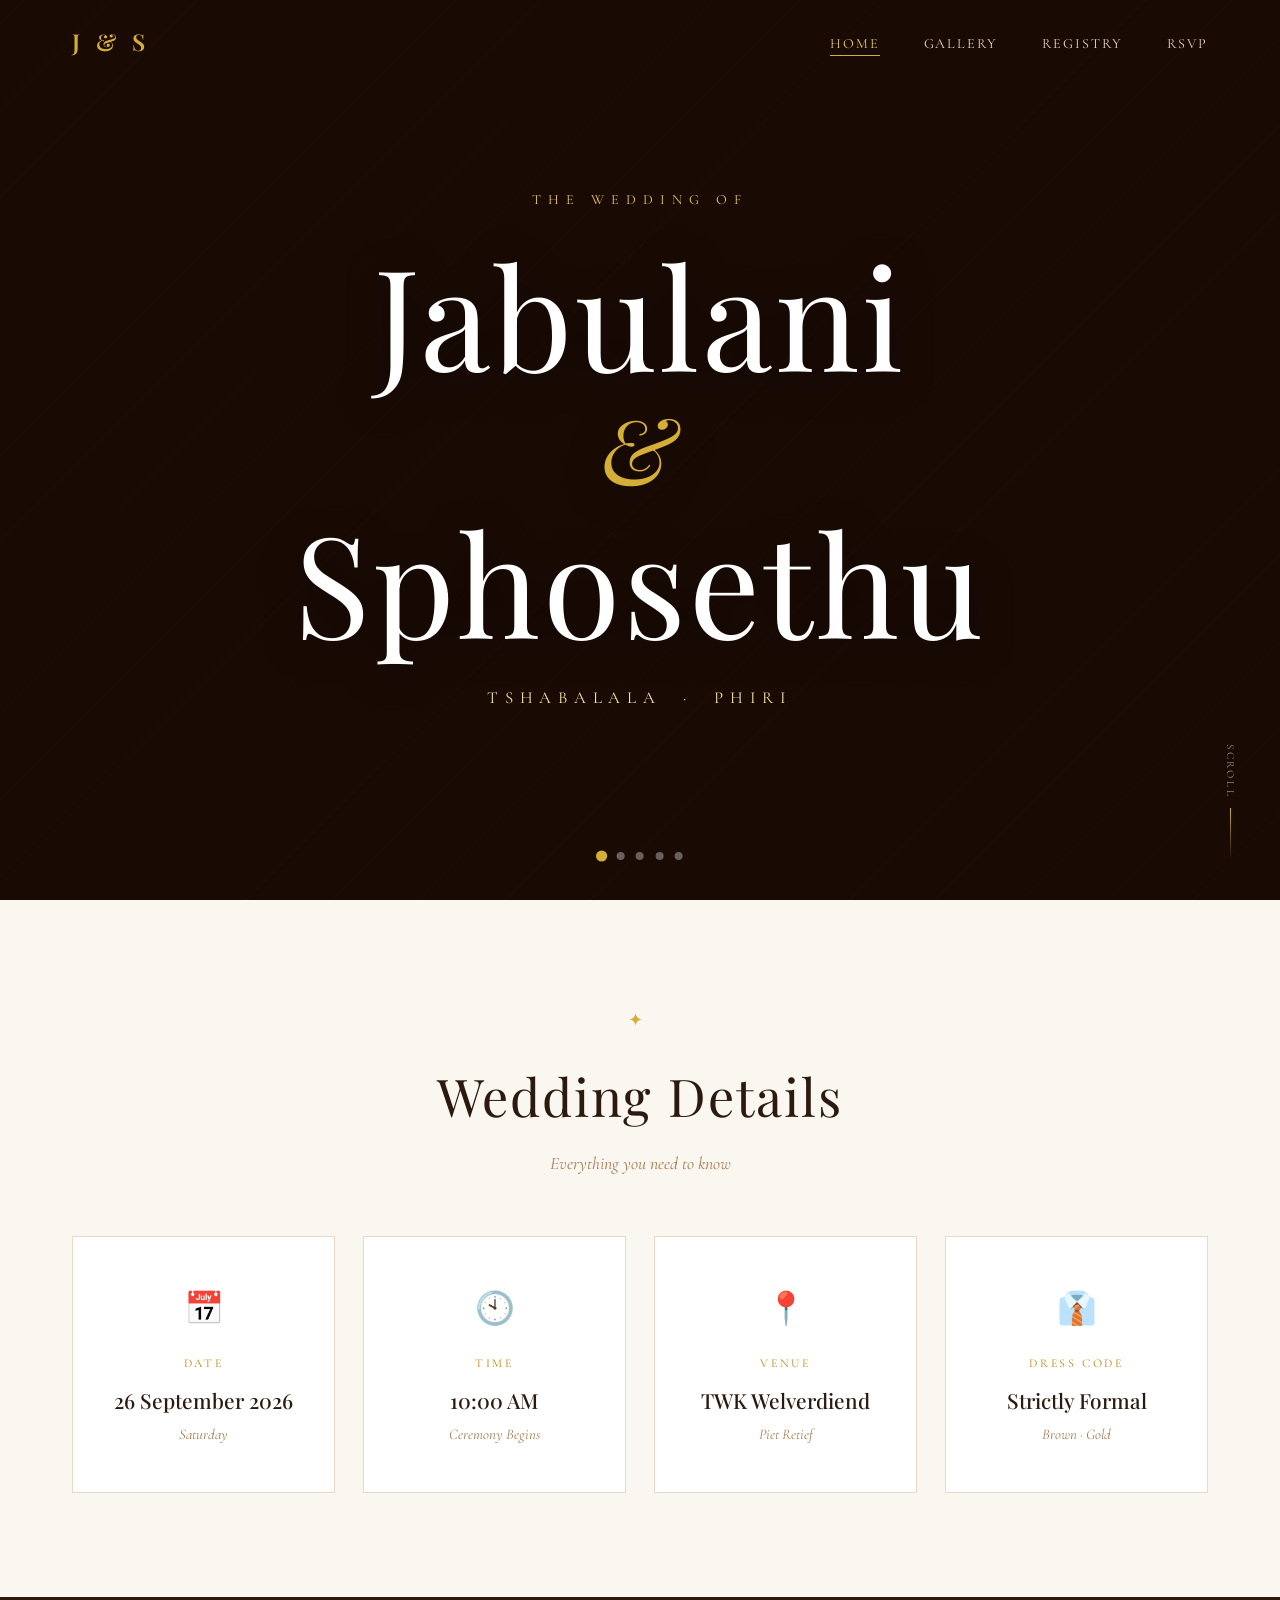
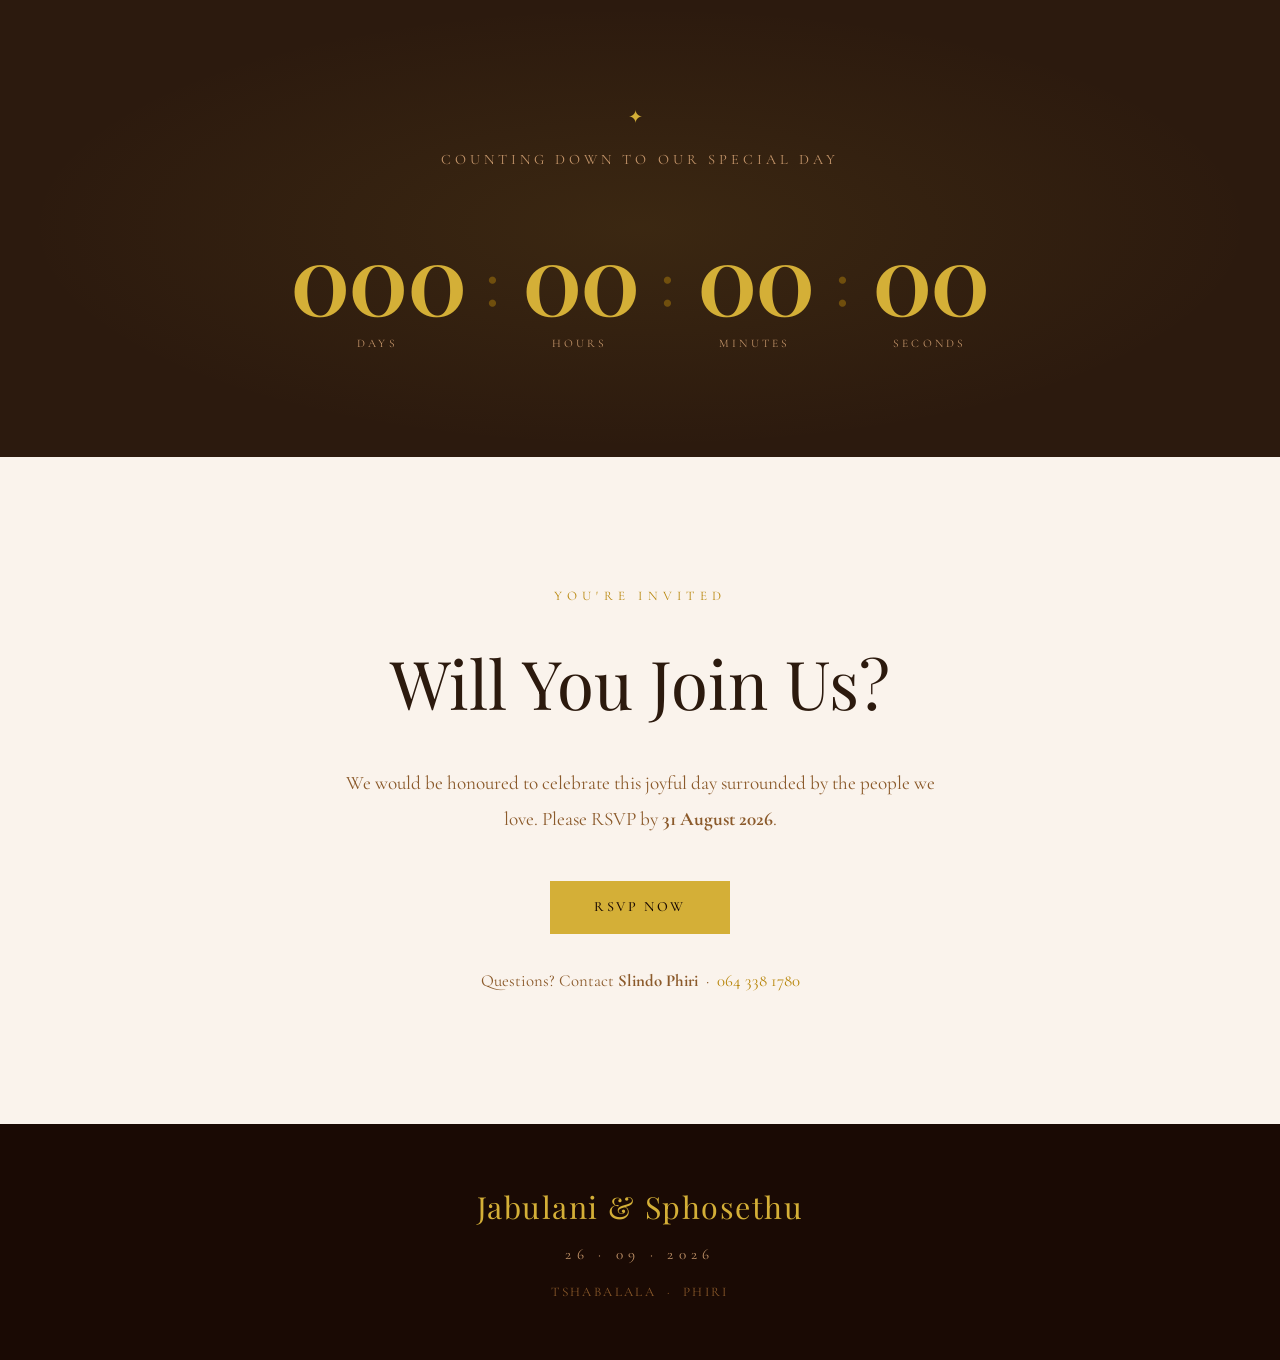
==== commit 19b8dcc1: "Update index.html" ====
--- a/index.html
+++ b/index.html
@@ -148,7 +148,7 @@
           <div class="details__icon">👔</div>
           <p class="details__card-title">Dress Code</p>
           <p class="details__card-text">Strictly Formal</p>
-          <p class="details__card-sub">Brown · Gold · Lemon</p>
+          <p class="details__card-sub">Brown · Gold</p>
         </div>
       </div>
     </div>
--- a/css/styles.css
+++ b/css/styles.css
@@ -194,26 +194,16 @@
 .hero__slide.active { opacity: 1; }
 
 /* ---- Slide Backgrounds ---- */
-.hero__slide--1 {
-  background: url('../images/IMG-20260419-WA0030.jpg') center/cover no-repeat;
-}
-.hero__slide--2 {
-  background: url('../images/IMG-20260419-WA0031.jpg') center/cover no-repeat;
-}
-.hero__slide--3 {
-  background: url('../images/IMG-20260419-WA0033.jpg') center/cover no-repeat;
-}
-.hero__slide--4 {
-  background: url('../images/IMG-20260419-WA0034.jpg') center/cover no-repeat;
-}
-.hero__slide--5 {
-  background: url('../images/IMG-20260419-WA0035.jpg') center/cover no-repeat;
-}
+.hero__slide--1 { background: var(--brown-900); }
+.hero__slide--2 { background: var(--brown-800); }
+.hero__slide--3 { background: var(--brown-900); }
+.hero__slide--4 { background: var(--brown-800); }
+.hero__slide--5 { background: var(--brown-900); }
 
 .hero__overlay {
   position: absolute;
   inset: 0;
-  background: rgba(26, 10, 4, 0.72);
+  background: rgba(26, 10, 4, 0.30);
 }
 
 /* Gold shimmer lines on slides */
